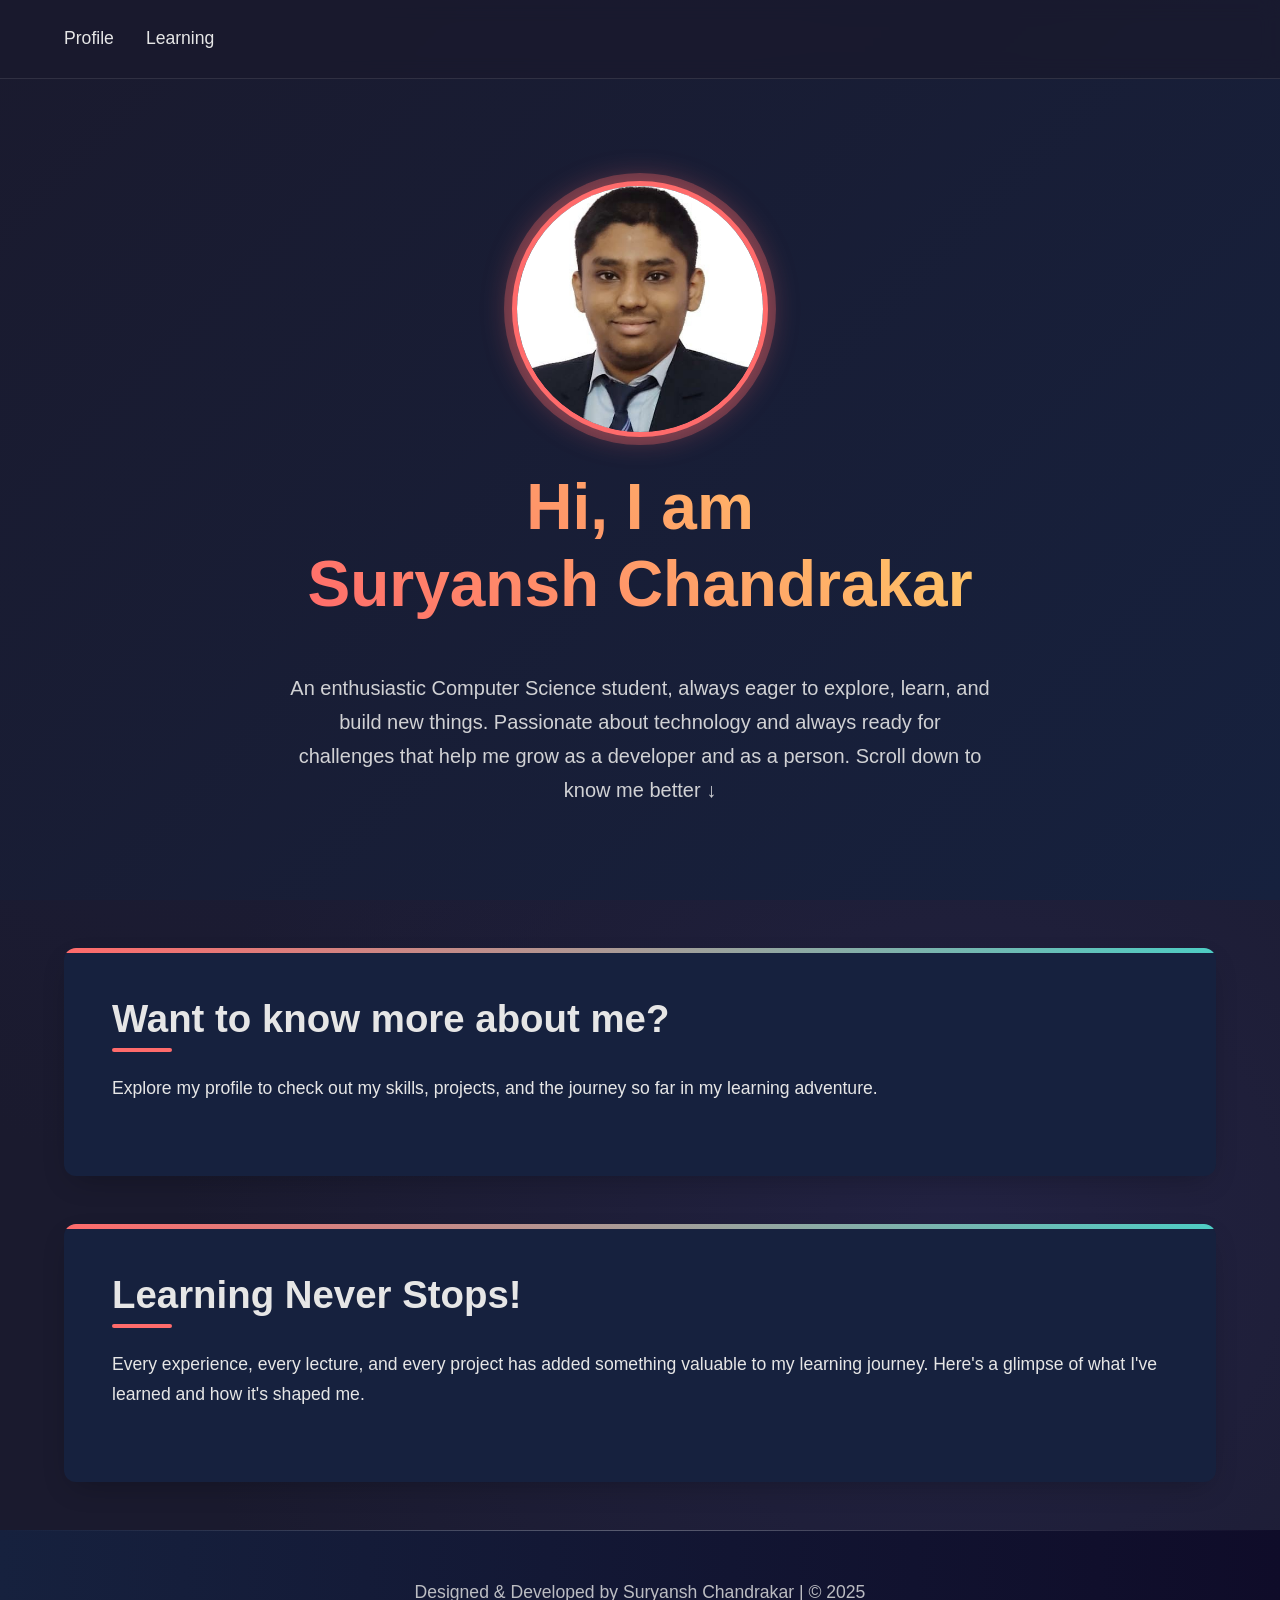
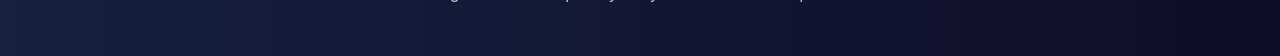
==== index.html @ cab83b2b "commit" ====
<!DOCTYPE html>
<html lang="en">

<head>
  <meta charset="UTF-8">
  <meta name="viewport" content="width=device-width, initial-scale=1.0, user-scalable=no">
  <meta name="description" content="Portfolio of Suryansh Chandrakar.">
  <meta name="author" content="Suryansh Chandrakar">
  <meta name="keywords" content="Portfolio, Web Development, Learning, Movie Reviews, Projects">
  <title>Suryansh Chandrakar | Portfolio</title>
  <link rel="stylesheet" href="style.css">
  <style>
    /* Add this to your CSS */
    .clickable-container {
      position: relative;
      cursor: pointer;
      transition: transform 0.3s ease, box-shadow 0.3s ease;
    }
    
    .clickable-container:hover {
      transform: translateY(-5px);
      box-shadow: 0 10px 20px rgba(0,0,0,0.2);
    }
    
    .clickable-container::after {
      content: '';
      position: absolute;
      top: 0;
      left: 0;
      right: 0;
      bottom: 0;
      z-index: 1;
    }
    
    .clickable-container a {
      position: relative;
      z-index: 2;
    }
  </style>
</head>

<body>
  <div class="main-content">

    <!-- Navbar -->
    <nav>
      <ul>
        <li><a href="#profile">Profile</a></li>
        <li><a href="#learning">Learning</a></li>
      </ul>
    </nav>

    <!-- Landing Page -->
    <section class="landing">
      <div class="photo-placeholder">
        <img src="Me.jpg" alt="Suryansh Chandrakar's Photo">
      </div>
      <h1>Hi, I am <br><span>Suryansh Chandrakar</span></h1>
      <p class="intro-text">An enthusiastic Computer Science student, always eager to explore, learn, and build new things. Passionate about technology and always ready for challenges that help me grow as a developer and as a person. Scroll down to know me better ↓</p>
    </section>

    <!-- Profile Section -->
    <section class="container clickable-container" id="profile" onclick="window.location.href='profile.html'">
      <h2>Want to know more about me?</h2>
      <a href="profile.html" style="text-decoration: none; color: inherit;">
        <p class="highlight">
          Explore my profile to check out my skills, projects, and the journey so far in my learning adventure.
        </p>
      </a>
    </section>
    

    <!-- Learning Section -->
    <section class="container clickable-container" id="learning" onclick="window.location.href='LearnLog.html'">
      <h2>Learning Never Stops!</h2>
      <a href="LearnLog.html" style="text-decoration: none; color: inherit;">
        <p class="highlight">
          Every experience, every lecture, and every project has added something valuable to my learning journey. Here's a glimpse of what I've learned and how it's shaped me.
        </p>
      </a>
    </section>

  </div>

  <script src="script.js"></script>

  <!-- Footer -->
  <footer>
    <p>Designed & Developed by Suryansh Chandrakar | © 2025</p>
  </footer>
</body>

</html>
---- style.css ----
/* Modern Global Reset with Custom Properties */
:root {
    /* Color Palette */
    --primary: #ff6b6b;
    --secondary: #4ecdc4;
    --dark: #1a1a2e;
    --darker: #16213e;
    --light: #f8f9fa;
    --accent: #ffd166;
    --text: #e6e6e6;
    --text-dark: #333;
    
    /* Design Tokens */
    --transition: all 0.4s cubic-bezier(0.645, 0.045, 0.355, 1);
    --shadow: 0 10px 30px -10px rgba(0, 0, 0, 0.3);
    --shadow-lg: 0 20px 40px -10px rgba(0, 0, 0, 0.4);
    --border-radius: 12px;
    --border-radius-sm: 6px;
    
    /* Spacing */
    --space-xs: 0.5rem;
    --space-sm: 1rem;
    --space-md: 1.5rem;
    --space-lg: 2rem;
    --space-xl: 3rem;
  }
  
  /* Base Styles */
  * {
    margin: 0;
    padding: 0;
    box-sizing: border-box;
  }
  
  html {
    scroll-behavior: smooth;
    font-size: 100%;
  }
  
  body {
    font-family: 'Poppins', -apple-system, BlinkMacSystemFont, 'Segoe UI', Roboto, Oxygen, Ubuntu, Cantarell, sans-serif;
    background-color: var(--dark);
    color: var(--text);
    line-height: 1.7;
    overflow-x: hidden;
    background-image: 
      radial-gradient(circle at 25% 25%, rgba(30, 30, 60, 0.8) 0%, transparent 50%),
      radial-gradient(circle at 75% 75%, rgba(40, 40, 80, 0.6) 0%, transparent 50%);
  }
  
  /* Typography Scale */
  h1, h2, h3, h4 {
    font-weight: 700;
    line-height: 1.2;
    margin-bottom: var(--space-sm);
  }
  
  h1 {
    font-size: clamp(2.5rem, 5vw, 4rem);
    background: linear-gradient(45deg, var(--primary), var(--accent));
    -webkit-background-clip: text;
    background-clip: text;
    color: transparent;
    display: inline-block;
  }
  
  h2 {
    font-size: clamp(1.8rem, 3vw, 2.5rem);
    position: relative;
    display: inline-block;
    margin-bottom: var(--space-lg);
  }
  
  h2::after {
    content: '';
    position: absolute;
    bottom: -10px;
    left: 0;
    width: 60px;
    height: 4px;
    background: var(--primary);
    border-radius: 2px;
  }
  
  p {
    margin-bottom: var(--space-md);
    font-size: 1.1rem;
  }
  
  /* Navigation - Modern Glass Morphism */
  nav {
    position: fixed;
    top: 0;
    left: 0;
    width: 100%;
    padding: var(--space-md) 5%;
    z-index: 1000;
    background: rgba(26, 26, 46, 0.8);
    backdrop-filter: blur(10px);
    -webkit-backdrop-filter: blur(10px);
    border-bottom: 1px solid rgba(255, 255, 255, 0.1);
    transition: var(--transition);
  }
  
  nav.scrolled {
    padding: var(--space-sm) 5%;
    background: rgba(22, 33, 62, 0.95);
  }
  
  nav ul {
    display: flex;
    gap: var(--space-lg);
    justify-content: flex-start;
    align-items: center;
    list-style: none;
  }
  
  nav a {
    text-decoration: none;
    color: var(--text);
    font-size: 1.1rem;
    font-weight: 500;
    position: relative;
    padding: var(--space-xs) 0;
    transition: var(--transition);
  }
  
  nav a::after {
    content: '';
    position: absolute;
    bottom: 0;
    left: 0;
    width: 0;
    height: 2px;
    background: var(--primary);
    transition: var(--transition);
  }
  
  nav a:hover {
    color: var(--primary);
  }
  
  nav a:hover::after {
    width: 100%;
  }
  
  /* Enhanced Landing Section */
  /* Enhanced Landing Section */
.landing {
    min-height: 100vh;
    width: 100%;
    display: flex;
    flex-direction: column;
    align-items: center;
    justify-content: center;
    padding: 120px 5% 0; /* 👈 Added top padding here */
    position: relative;
    overflow: hidden;
    text-align: center;
    background: linear-gradient(135deg, var(--dark) 0%, var(--darker) 100%);
  }
  
  
  /* Background Animations */
  .landing::before {
    content: '';
    position: absolute;
    top: -50%;
    left: -50%;
    width: 200%;
    height: 200%;
    background: 
      radial-gradient(circle at 30% 30%, rgba(255, 107, 107, 0.1) 0%, transparent 25%),
      radial-gradient(circle at 70% 70%, rgba(78, 205, 196, 0.1) 0%, transparent 25%);
    animation: float 15s infinite alternate ease-in-out;
    z-index: -1;
  }
  
  .landing::after {
    content: '';
    position: absolute;
    top: 0;
    left: 0;
    width: 100%;
    height: 100%;
    background: 
      radial-gradient(circle at 20% 80%, rgba(255, 209, 102, 0.05) 0%, transparent 20%),
      radial-gradient(circle at 80% 20%, rgba(106, 176, 76, 0.05) 0%, transparent 20%);
    animation: pulse 8s infinite alternate;
    z-index: -2;
  }
  
  /* Photo Container */
  .photo-placeholder {
    width: clamp(180px, 20vw, 280px);
    height: clamp(180px, 20vw, 280px);
    border-radius: 50%;
    margin: 0 auto var(--space-lg);
    position: relative;
    box-shadow:
      0 0 0 8px rgba(255, 107, 107, 0.3),
      0 0 30px rgba(255, 107, 107, 0.4);
    transition: var(--transition);
    z-index: 2;
    border: 5px solid var(--primary);
    animation: float 6s infinite alternate ease-in-out;
    display: flex;
    align-items: center;
    justify-content: center;
    background-color: var(--dark);
    overflow: visible; /* changed from hidden */
  }
  
  .photo-placeholder img {
    width: 100%;
    height: 100%;
    object-fit: cover;
    object-position: center center;
    border-radius: 50%;
    filter: grayscale(20%);
    transition: var(--transition);
  }
  
  .photo-placeholder img:hover {
    filter: grayscale(0%);
  }

  /* Text Elements */
  .name {
    font-size: clamp(2.5rem, 6vw, 4rem);
    font-weight: 700;
    margin-bottom: var(--space-xs);
    background: linear-gradient(45deg, var(--primary), var(--accent));
    -webkit-background-clip: text;
    background-clip: text;
    color: transparent;
    display: inline-block;
    opacity: 0;
    transform: translateY(20px);
    animation: fadeInUp 1s forwards 0.3s;
  }
  
  .title {
    font-size: 1.5rem;
    color: var(--accent);
    margin-bottom: var(--space-lg);
    opacity: 0;
    transform: translateY(20px);
    animation: fadeInUp 1s forwards 0.7s;
  }
  
  .intro-text {
    max-width: 700px;
    margin: var(--space-lg) auto;
    font-size: 1.25rem;
    text-align: center;
    position: relative;
    opacity: 0;
    transform: translateY(20px);
    animation: fadeInUp 1s forwards 0.5s;
  }
  
  /* Section Containers */
  .container {
    width: 90%;
    max-width: 1200px;
    margin: var(--space-xl) auto;
    padding: var(--space-xl);
    background: var(--darker);
    border-radius: var(--border-radius);
    box-shadow: var(--shadow);
    position: relative;
    overflow: hidden;
    transition: var(--transition);
    opacity: 0;
    transform: translateY(50px);
  }
  
  .container::before {
    content: '';
    position: absolute;
    top: 0;
    left: 0;
    width: 100%;
    height: 5px;
    background: linear-gradient(90deg, var(--primary), var(--secondary));
  }
  
  .container.active {
    opacity: 1;
    transform: translateY(0);
  }
  
  .container:hover {
    transform: translateY(-5px);
    box-shadow: var(--shadow-lg);
  }
  
  /* Buttons */
  .button {
    padding: var(--space-xs) var(--space-lg);
    background: linear-gradient(45deg, var(--primary), var(--accent));
    border: none;
    border-radius: 50px;
    color: var(--dark);
    font-weight: 600;
    font-size: 1rem;
    cursor: pointer;
    display: inline-flex;
    align-items: center;
    gap: var(--space-xs);
    transition: var(--transition);
    box-shadow: 0 4px 15px rgba(255, 107, 107, 0.3);
    position: relative;
    overflow: hidden;
    margin-top: var(--space-sm);
    text-decoration: none;
  }
  
  .button::before {
    content: '';
    position: absolute;
    top: 0;
    left: -100%;
    width: 100%;
    height: 100%;
    background: linear-gradient(90deg, transparent, rgba(255, 255, 255, 0.2), transparent);
    transition: 0.6s;
  }
  
  .button:hover {
    transform: translateY(-3px);
    box-shadow: 0 6px 20px rgba(255, 107, 107, 0.4);
  }
  
  .button:hover::before {
    left: 100%;
  }
  
  .button::after {
    content: '→';
    font-size: 1.2rem;
    transition: var(--transition);
  }
  
  .button:hover::after {
    transform: translateX(5px);
  }
  
  /* Footer */
  footer {
    text-align: center;
    padding: var(--space-xl) 0;
    background: linear-gradient(to right, var(--darker), #0f0c29);
    color: var(--text);
    font-size: 1rem;
    margin-top: var(--space-xl);
    position: relative;
  }
  
  footer::before {
    content: '';
    position: absolute;
    top: 0;
    left: 0;
    width: 100%;
    height: 1px;
    background: linear-gradient(90deg, transparent, rgba(255, 255, 255, 0.3), transparent);
  }
  
  footer p {
    margin: 0;
    opacity: 0.8;
  }
  
  /* Animations */
  @keyframes float {
    0% { transform: translate(0, 0) rotate(0deg); }
    50% { transform: translate(-2%, 2%) rotate(1deg); }
    100% { transform: translate(2%, -2%) rotate(-1deg); }
  }
  
  @keyframes pulse {
    0% { opacity: 0.8; transform: scale(1); }
    100% { opacity: 1; transform: scale(1.02); }
  }
  
  @keyframes fadeInUp {
    to {
      opacity: 0.9;
      transform: translateY(0);
    }
  }
  
  @keyframes fadeIn {
    from { opacity: 0; transform: translateY(20px); }
    to { opacity: 1; transform: translateY(0); }
  }
  
  /* Utility Classes */
  .highlight {
    position: relative;
    display: inline-block;
  }
  
  .highlight::after {
    content: '';
    position: absolute;
    bottom: 0;
    left: 0;
    width: 0;
    height: 2px;
    background: var(--accent);
    transition: var(--transition);
  }
  
  .highlight:hover {
    color: var(--accent);
  }
  
  .highlight:hover::after {
    width: 100%;
  }
  
  /* Scrollbar */
  ::-webkit-scrollbar {
    width: 10px;
  }
  
  ::-webkit-scrollbar-track {
    background: var(--darker);
  }
  
  ::-webkit-scrollbar-thumb {
    background: linear-gradient(var(--primary), var(--secondary));
    border-radius: 5px;
  }
  
  ::-webkit-scrollbar-thumb:hover {
    background: var(--primary);
  }
  
  /* Responsive Design */
  @media (max-width: 768px) {
    html {
      font-size: 90%;
    }
    
    nav ul {
      gap: var(--space-sm);
    }
    
    .container {
      padding: var(--space-lg);
      width: 95%;
    }
  }
  
  @media (max-width: 480px) {
    nav {
      padding: var(--space-sm);
    }
    
    nav ul {
      justify-content: center;
    }
    
    .container {
      padding: var(--space-md);
    }
  }
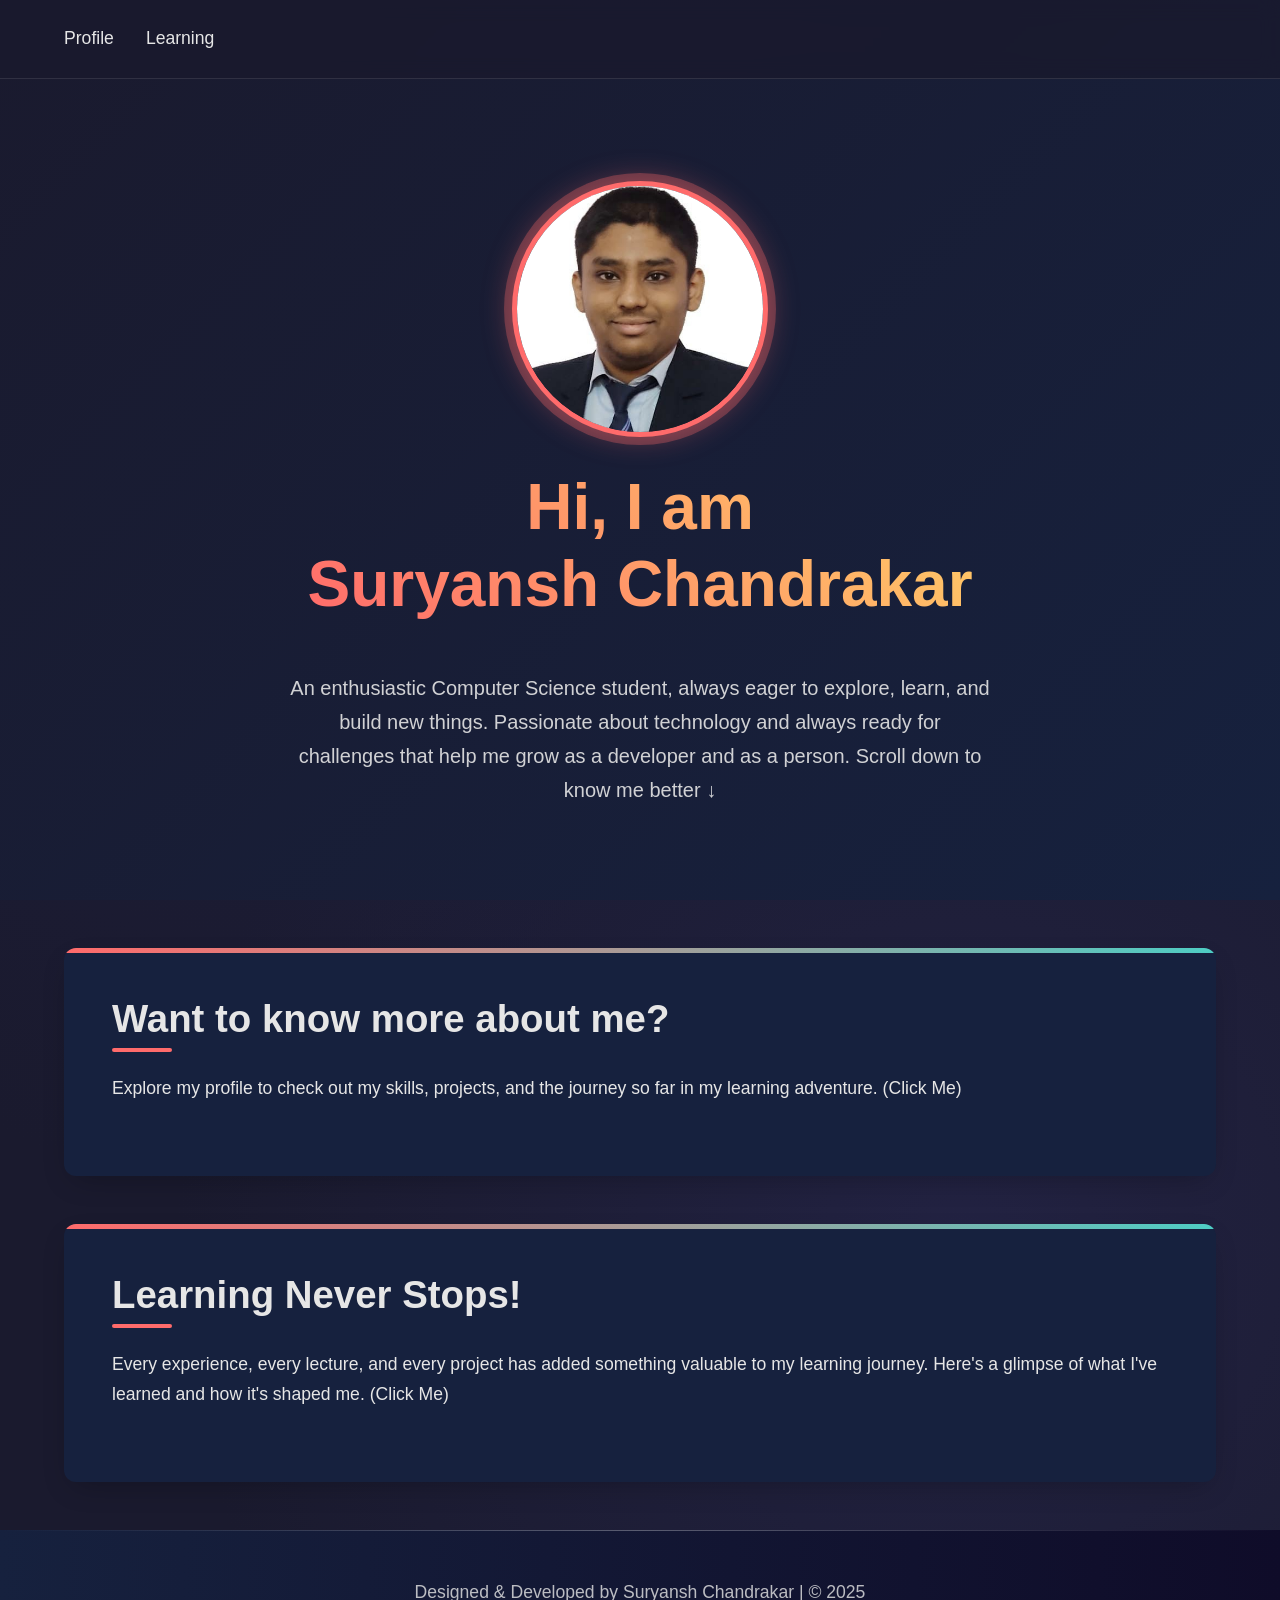
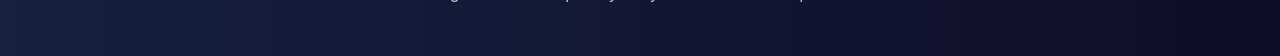
==== commit f3ef4009: "Update index.html" ====
--- a/index.html
+++ b/index.html
@@ -64,7 +64,7 @@
       <h2>Want to know more about me?</h2>
       <a href="profile.html" style="text-decoration: none; color: inherit;">
         <p class="highlight">
-          Explore my profile to check out my skills, projects, and the journey so far in my learning adventure.
+          Explore my profile to check out my skills, projects, and the journey so far in my learning adventure. (Click Me)
         </p>
       </a>
     </section>
@@ -75,7 +75,7 @@
       <h2>Learning Never Stops!</h2>
       <a href="LearnLog.html" style="text-decoration: none; color: inherit;">
         <p class="highlight">
-          Every experience, every lecture, and every project has added something valuable to my learning journey. Here's a glimpse of what I've learned and how it's shaped me.
+          Every experience, every lecture, and every project has added something valuable to my learning journey. Here's a glimpse of what I've learned and how it's shaped me. (Click Me)
         </p>
       </a>
     </section>
@@ -90,4 +90,4 @@
   </footer>
 </body>
 
-</html>+</html>
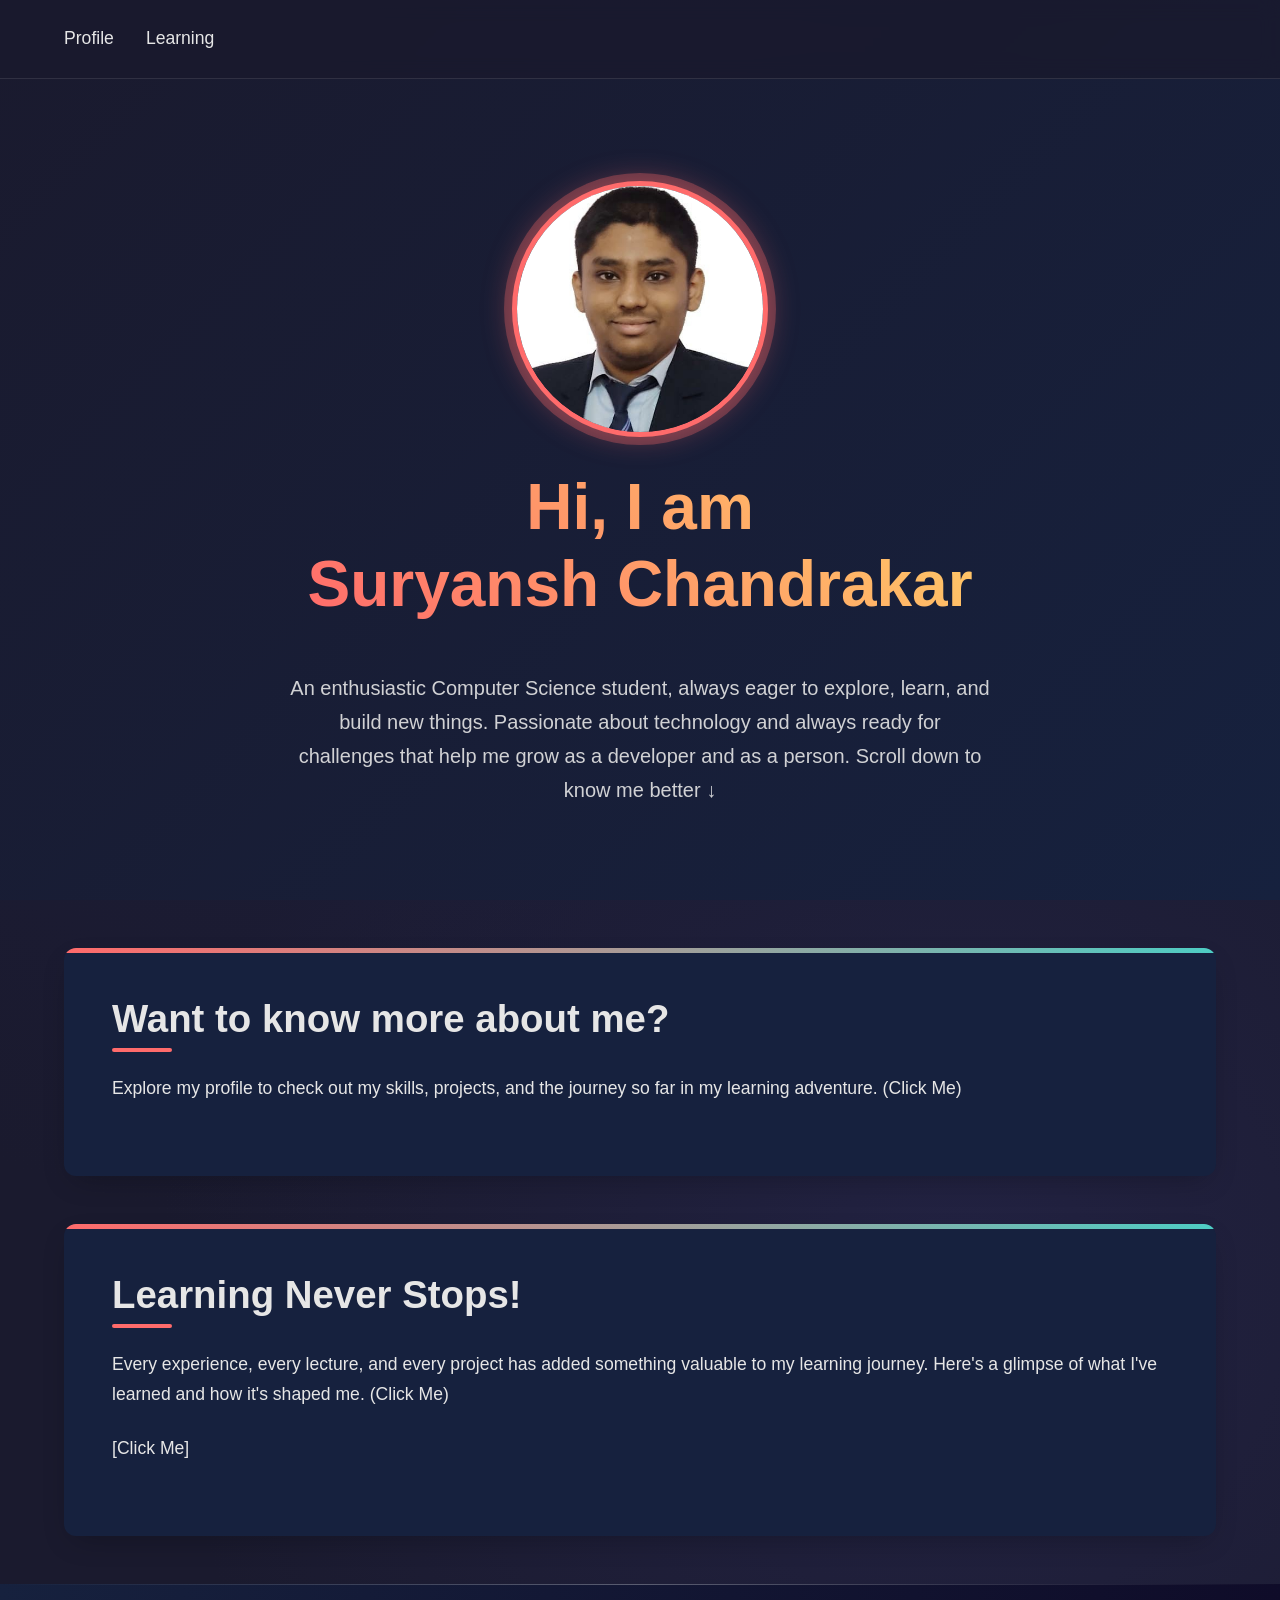
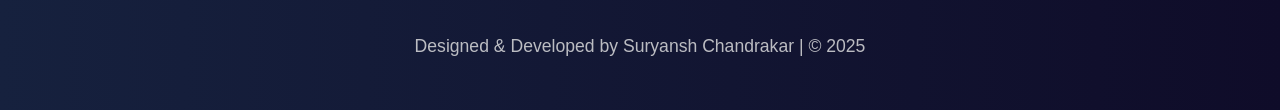
==== commit 5ae52ceb: "Update index.html" ====
--- a/index.html
+++ b/index.html
@@ -77,6 +77,9 @@
         <p class="highlight">
           Every experience, every lecture, and every project has added something valuable to my learning journey. Here's a glimpse of what I've learned and how it's shaped me. (Click Me)
         </p>
+        <p class ="highlight">
+          [Click Me]
+        </p>
       </a>
     </section>
 
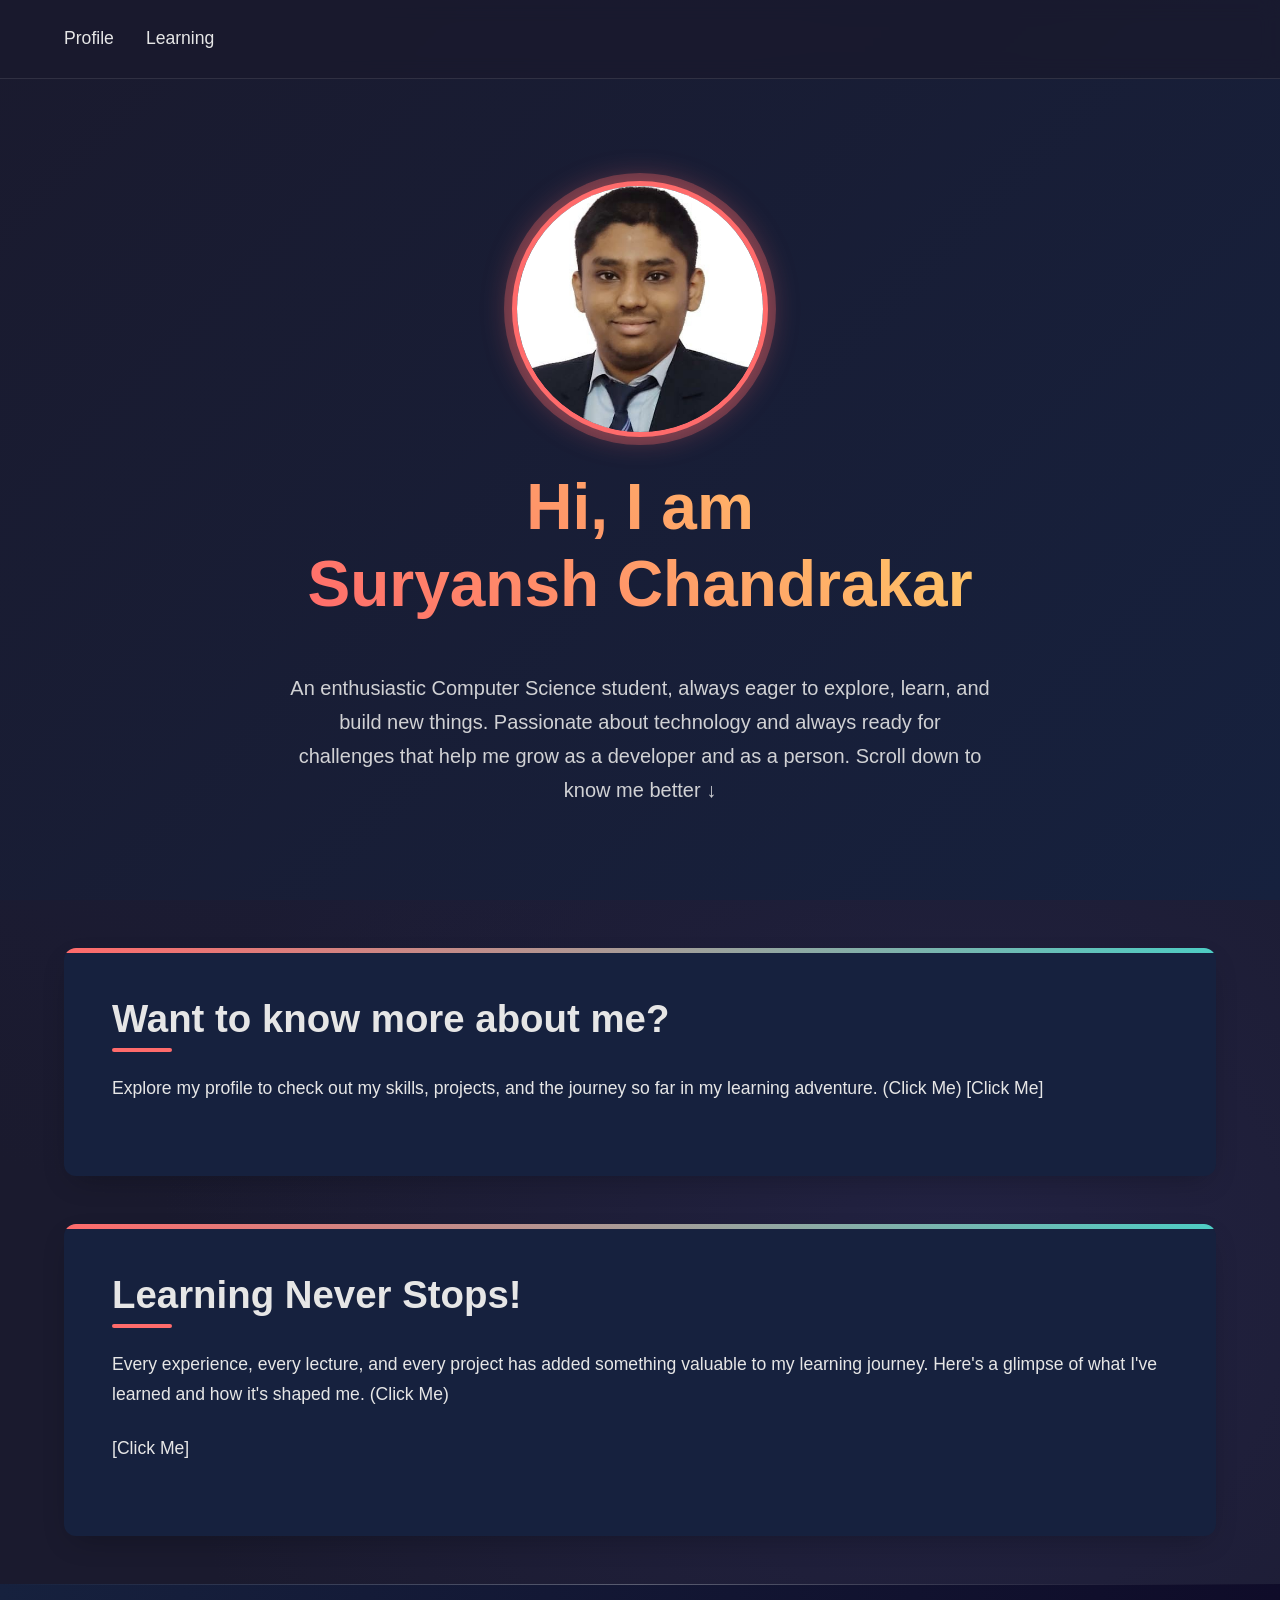
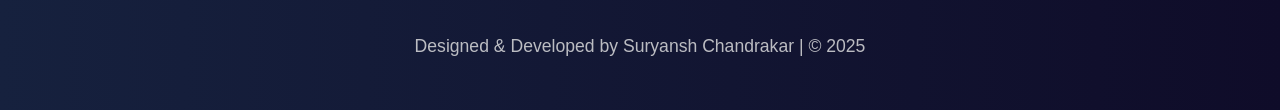
==== commit 74e92db5: "Update index.html" ====
--- a/index.html
+++ b/index.html
@@ -66,6 +66,9 @@
         <p class="highlight">
           Explore my profile to check out my skills, projects, and the journey so far in my learning adventure. (Click Me)
         </p>
+        <p class ="highlight">
+          [Click Me]
+        </p>
       </a>
     </section>
     
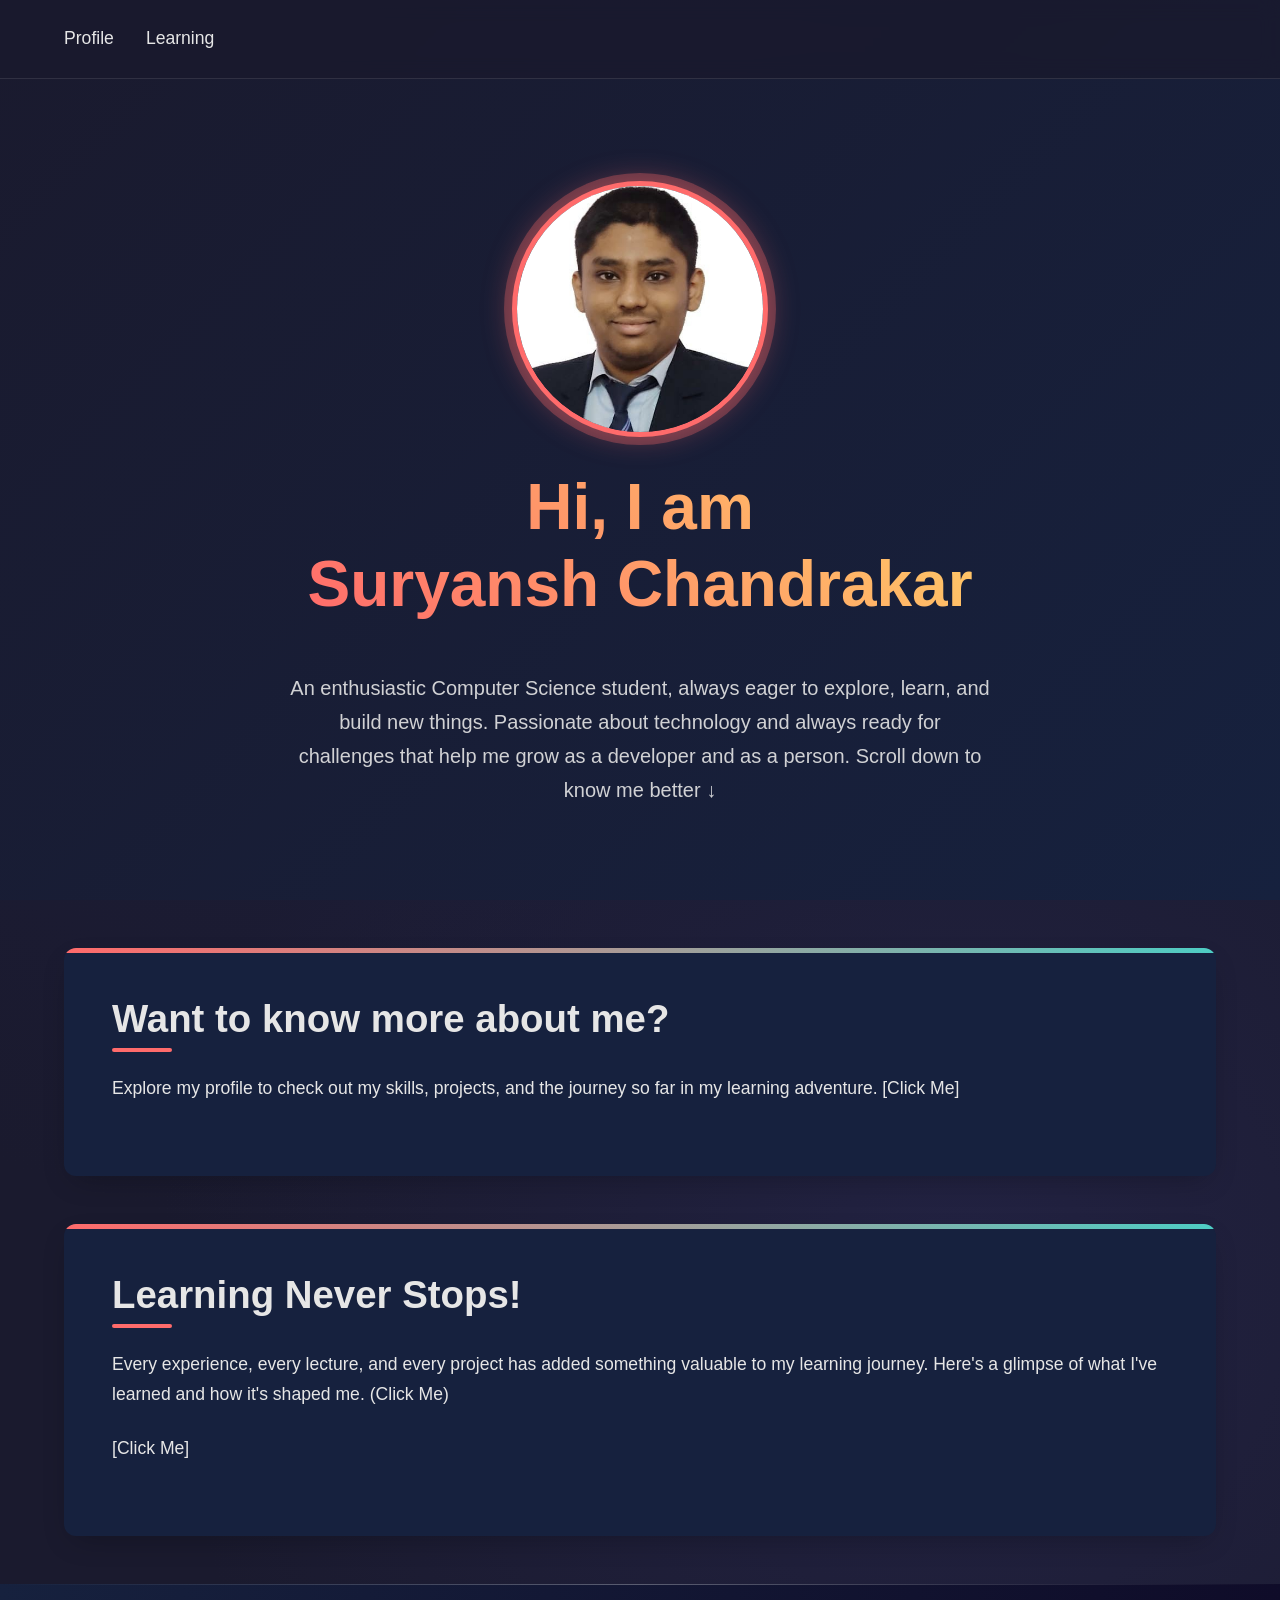
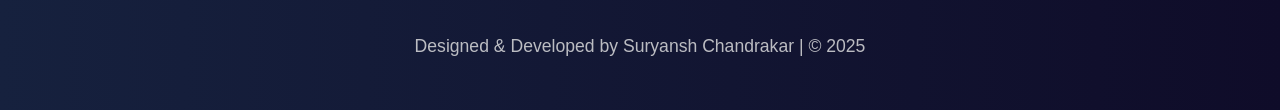
==== commit e425e85b: "Update index.html" ====
--- a/index.html
+++ b/index.html
@@ -64,7 +64,7 @@
       <h2>Want to know more about me?</h2>
       <a href="profile.html" style="text-decoration: none; color: inherit;">
         <p class="highlight">
-          Explore my profile to check out my skills, projects, and the journey so far in my learning adventure. (Click Me)
+          Explore my profile to check out my skills, projects, and the journey so far in my learning adventure. 
         </p>
         <p class ="highlight">
           [Click Me]
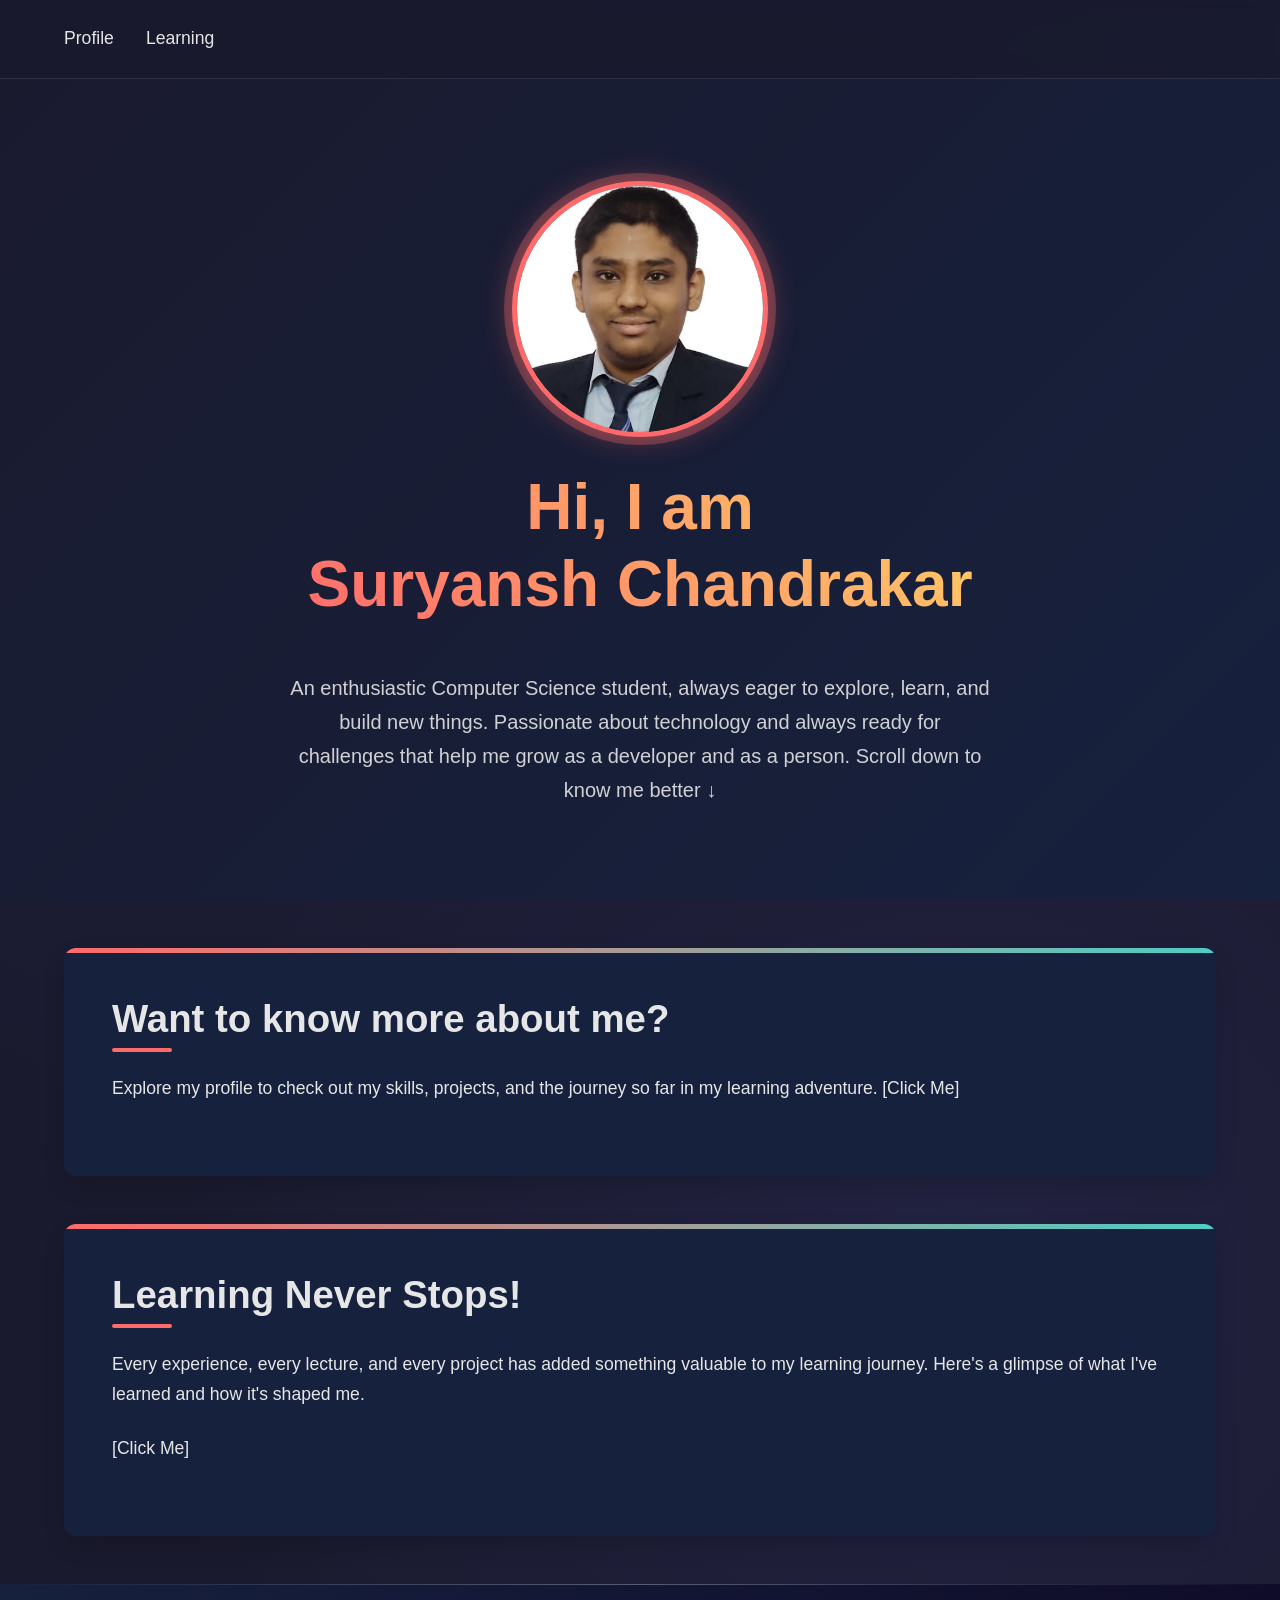
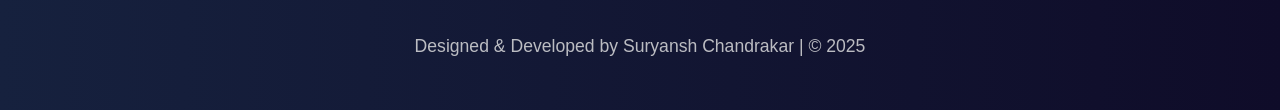
==== commit 68e1f283: "Update index.html" ====
--- a/index.html
+++ b/index.html
@@ -78,7 +78,7 @@
       <h2>Learning Never Stops!</h2>
       <a href="LearnLog.html" style="text-decoration: none; color: inherit;">
         <p class="highlight">
-          Every experience, every lecture, and every project has added something valuable to my learning journey. Here's a glimpse of what I've learned and how it's shaped me. (Click Me)
+          Every experience, every lecture, and every project has added something valuable to my learning journey. Here's a glimpse of what I've learned and how it's shaped me. 
         </p>
         <p class ="highlight">
           [Click Me]
